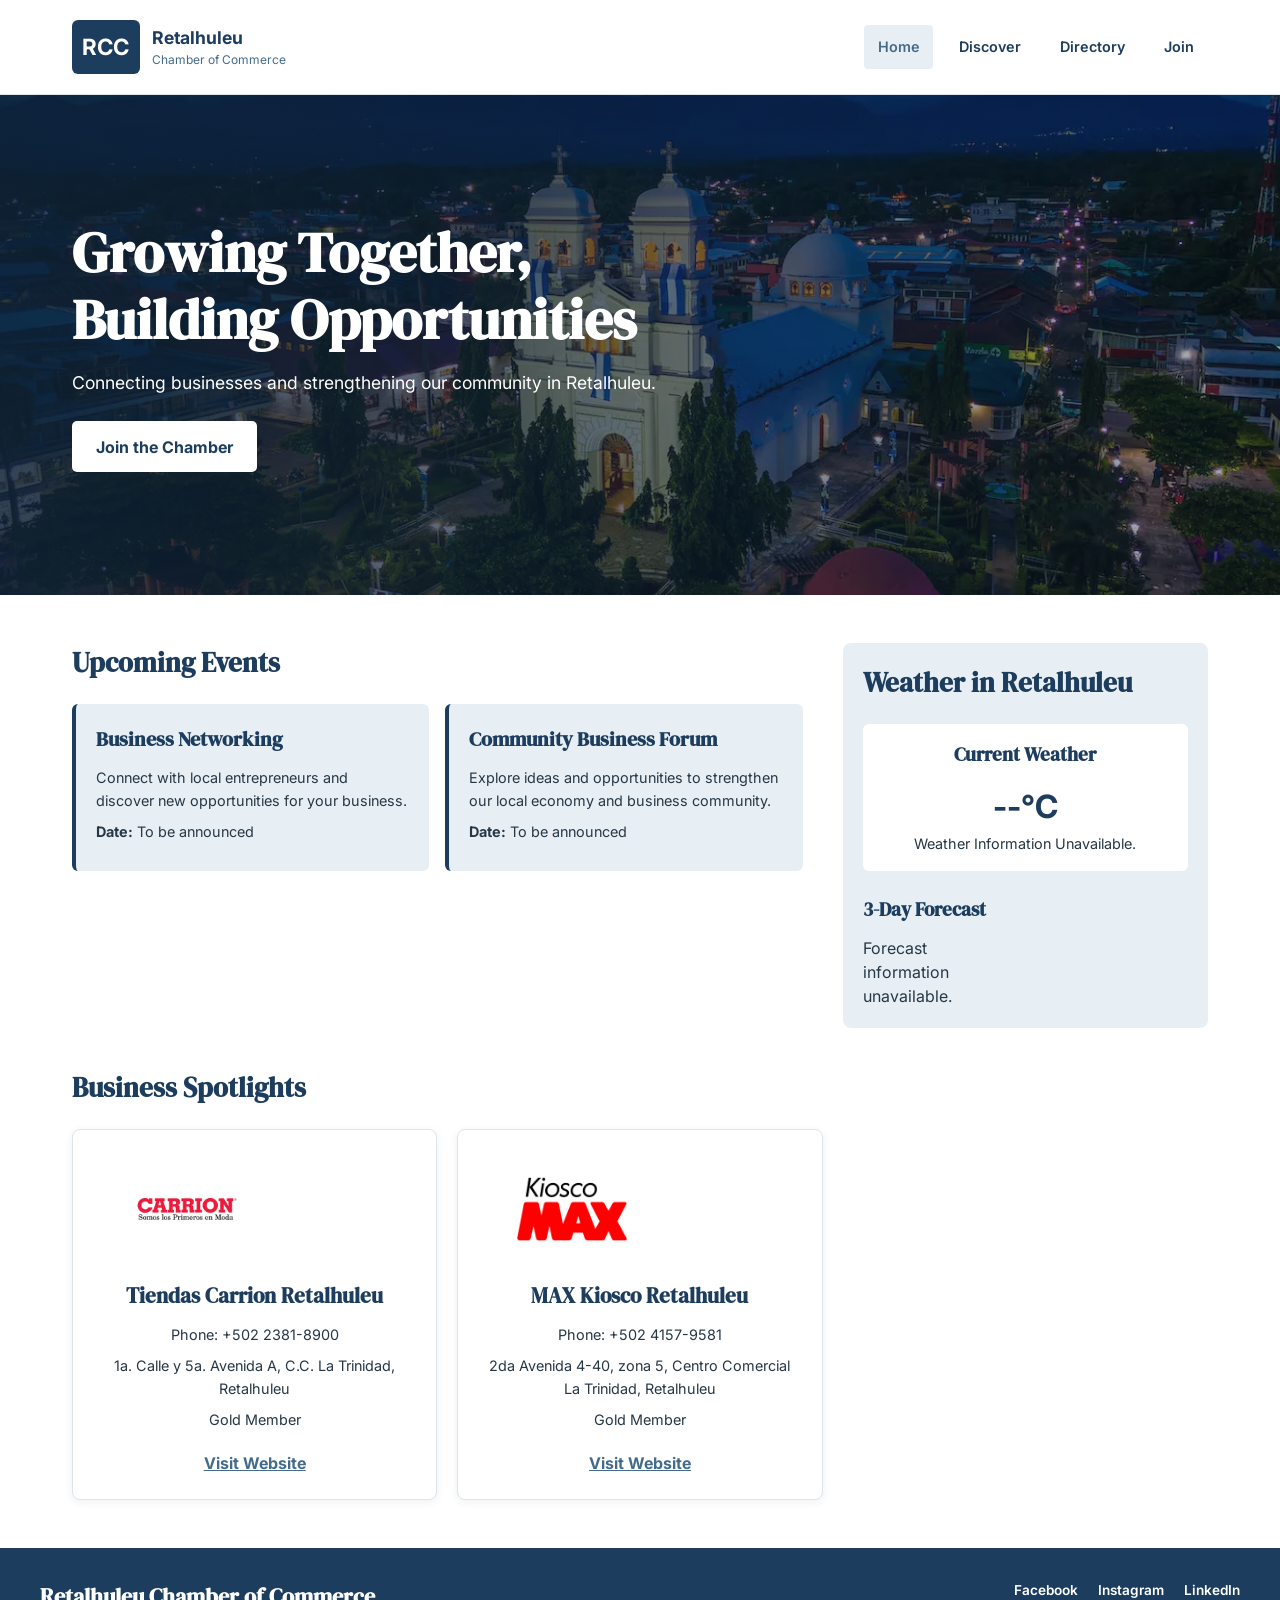
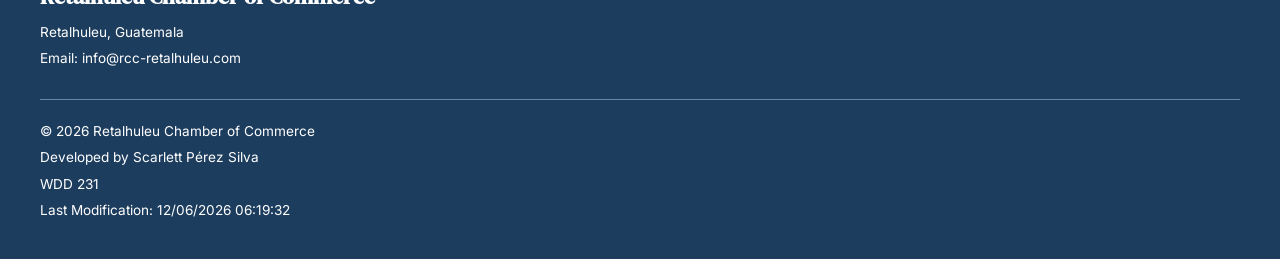
==== chamber/index.html @ b569a25a "Refactor code structure for improved readability and maintainability" ====
<!DOCTYPE html>
<html lang="en">
<head>
    <meta charset="UTF-8">
    <meta name="viewport" content="width=device-width, initial-scale=1.0">

    <meta name="description" content="Welcome to the Retalhuleu Chamber of Commerce. Connect with local businesses, explore community events, and discover business opportunities in Retalhuleu, Guatemala.">

    <meta name="author" content="Scarlett Pérez Silva">

    <title>Home | Retalhuleu Chamber of Commerce</title>

    <!-- Open Graph Meta Tags -->
    <meta property="og:title" content="Home | Retalhuleu Chamber of Commerce">
    <meta property="og:description" content="Connect with local businesses and discover opportunities in Retalhuleu, Guatemala.">
    <meta property="og:image" content="https://scarperez.github.io/wdd231/chamber/images/og-image.jpg">
    <meta property="og:url" content="https://scarperez.github.io/wdd231/chamber/index.html">
    <meta property="og:type" content="website">

    <!-- Favicon -->
    <link rel="icon" href="images/favicon.ico">

    <!-- Google Fonts -->
    <link rel="preconnect" href="https://fonts.googleapis.com">
    <link rel="preconnect" href="https://fonts.gstatic.com" crossorigin>
    <link href="https://fonts.googleapis.com/css2?family=DM+Serif+Display&family=Inter:wght@400;500;600;700&display=swap" rel="stylesheet">

    <!-- CSS -->
    <link rel="stylesheet" href="styles/normalize.css">
    <link rel="stylesheet" href="styles/small.css">
    <link rel="stylesheet" href="styles/larger.css">

    <!-- JavaScript -->
    <script src="scripts/main.js" defer></script>
</head>

<body>

    <!-- Header -->
    <header>
        <div class="header-container">

            <a href="index.html" class="brand">
                <span class="brand-acronym">RCC</span>

                <span class="brand-name">
                    <strong>Retalhuleu</strong>
                    <small>Chamber of Commerce</small>
                </span>
            </a>

            <nav class="main-navigation" aria-label="Main navigation">
                <ul>
                    <li>
                        <a href="index.html" aria-current="page">Home</a>
                    </li>

                    <li>
                        <a href="discover.html">Discover</a>
                    </li>

                    <li>
                        <a href="directory.html">Directory</a>
                    </li>

                    <li>
                        <a href="join.html">Join</a>
                    </li>
                </ul>
            </nav>

        </div>
    </header>

    <!-- Main Content -->
    <main>

        <!-- Hero Section -->
        <section class="hero">

            <img
                src="images/retalhuleu-hero.webp"
                alt="Business and commercial activity in Retalhuleu, Guatemala"
                class="hero-image"
            >

            <div class="hero-content">

                <h1>Growing Together, Building Opportunities</h1>

                <p>
                    Connecting businesses and strengthening
                    our community in Retalhuleu.
                </p>

                <a href="join.html" class="hero-button">
                    Join the Chamber
                </a>

            </div>

        </section>

        <!-- Home Information -->
        <div class="home-container">

            <!-- Upcoming Events Section -->
            <section class="events-section">

                <h2>Upcoming Events</h2>

                <div class="events-container">

                    <article class="event-card">
                        <h3>Business Networking</h3>

                        <p>
                            Connect with local entrepreneurs
                            and discover new opportunities
                            for your business.
                        </p>

                        <p>
                            <strong>Date:</strong> To be announced
                        </p>
                    </article>

                    <article class="event-card">
                        <h3>Community Business Forum</h3>

                        <p>
                            Explore ideas and opportunities
                            to strengthen our local economy
                            and business community.
                        </p>

                        <p>
                            <strong>Date:</strong> To be announced
                        </p>
                    </article>

                </div>

            </section>

            <!-- Weather Section -->
            <section class="weather-section">

                <h2>Weather in Retalhuleu</h2>

                <div class="weather-current">

                    <h3>Current Weather</h3>

                    <p id="current-temp">--°C</p>

                    <p id="weather-description">
                        Loading weather...
                    </p>

                </div>

                <div class="weather-forecast">

                    <h3>3-Day Forecast</h3>

                    <div id="forecast-container">
                        <p>Loading forecast...</p>
                    </div>

                </div>

            </section>

            <!-- Business Spotlights Section -->
            <section class="spotlights-section">

                <h2>Business Spotlights</h2>

                <div
                    id="spotlights-container"
                    class="spotlights-container"
                >
                    <p>Loading featured businesses...</p>
                </div>

            </section>

        </div>

    </main>

    <!-- Footer -->
    <footer>

        <div class="footer-container">

            <div class="footer-contact">

                <h2>Retalhuleu Chamber of Commerce</h2>

                <p>Retalhuleu, Guatemala</p>

                <p>Email: info@rcc-retalhuleu.com</p>

            </div>

            <div class="footer-social">

                <a href="#" aria-label="Facebook">Facebook</a>

                <a href="#" aria-label="Instagram">Instagram</a>

                <a href="#" aria-label="LinkedIn">LinkedIn</a>

            </div>

            <div class="footer-development">

                <p>
                    &copy; <span id="currentyear"></span>
                    Retalhuleu Chamber of Commerce
                </p>

                <p>Developed by Scarlett Pérez Silva</p>

                <p>WDD 231</p>

                <p>
                    Last Modification:
                    <span id="lastModified"></span>
                </p>

            </div>

        </div>

    </footer>

</body>
</html>
---- chamber/styles/small.css ----
/* ==============================
   GENERAL STYLES
================================ */

:root {
    --primary-color: #1D3D5E;
    --secondary-color: #456B8A;
    --background-color: #E8EFF4;
    --white-color: #FFFFFF;
    --text-color: #263746;

    --heading-font: "DM Serif Display", serif;
    --body-font: "Inter", sans-serif;
}

body {
    font-family: var(--body-font);
    color: var(--text-color);
    background-color: var(--white-color);
}

h1,
h2,
h3 {
    font-family: var(--heading-font);
    color: var(--primary-color);
}

p {
    line-height: 1.6;
}


/* ==============================
   HEADER
================================ */

header {
    background-color: var(--white-color);
    border-bottom: 1px solid #DCE5EC;
}

.header-container {
    display: flex;
    flex-direction: column;
    align-items: center;
    gap: 1rem;
    padding: 1.25rem 1rem;
}

.brand {
    display: flex;
    align-items: center;
    gap: 0.75rem;
}

.brand-acronym {
    background-color: var(--primary-color);
    color: var(--white-color);
    font-size: 1.4rem;
    font-weight: 700;
    padding: 0.65rem;
    border-radius: 6px;
}

.brand-name {
    display: flex;
    flex-direction: column;
    color: var(--primary-color);
}

.brand-name strong {
    font-size: 1.1rem;
}

.brand-name small {
    font-size: 0.75rem;
    color: var(--secondary-color);
}

.main-navigation {
    width: 100%;
}

.main-navigation ul {
    display: flex;
    justify-content: center;
    flex-wrap: wrap;
    gap: 0.5rem;
}

.main-navigation a {
    display: block;
    padding: 0.6rem 0.7rem;
    font-size: 0.85rem;
    font-weight: 600;
    color: var(--primary-color);
    border-radius: 4px;
}

.main-navigation a:hover,
.main-navigation a[aria-current="page"] {
    background-color: var(--background-color);
    color: var(--secondary-color);
}


/* ==============================
   DIRECTORY
================================ */

.directory-section {
    max-width: 1200px;
    margin: 0 auto;
    padding: 2rem 1rem;
}

.directory-section h1 {
    font-size: 2rem;
    margin-bottom: 0.75rem;
}

.directory-intro {
    max-width: 650px;
    margin-bottom: 1.5rem;
    color: #526575;
}

.view-options {
    display: flex;
    justify-content: center;
    gap: 0.75rem;
    margin: 1.5rem 0;
}

.view-options button {
    padding: 0.7rem 1.2rem;
    border: 1px solid var(--primary-color);
    border-radius: 5px;
    background-color: var(--white-color);
    color: var(--primary-color);
    font-weight: 600;
}

.view-options button:hover,
.view-options .active-view {
    background-color: var(--primary-color);
    color: var(--white-color);
}

.members-grid {
    display: grid;
    grid-template-columns: 1fr;
    gap: 1.25rem;
}


/* ==============================
   FOOTER
================================ */

footer {
    background-color: var(--primary-color);
    color: var(--white-color);
    padding: 2rem 1rem;
}

.footer-container {
    max-width: 1200px;
    margin: 0 auto;
    display: flex;
    flex-direction: column;
    gap: 1.5rem;
    text-align: center;
}

footer h2 {
    color: var(--white-color);
    font-size: 1.4rem;
    margin-bottom: 0.5rem;
}

footer p {
    font-size: 0.85rem;
    margin: 0.3rem 0;
}

.footer-social {
    display: flex;
    justify-content: center;
    gap: 1.25rem;
}

.footer-social a {
    font-size: 0.85rem;
    font-weight: 600;
}

.footer-social a:hover {
    text-decoration: underline;
}

.footer-development {
    border-top: 1px solid #6689A8;
    padding-top: 1rem;
}


/* ==============================
   MEMBER CARDS
================================ */

.member-card {
    background-color: var(--white-color);
    border: 1px solid #DCE5EC;
    border-radius: 8px;
    padding: 1.5rem;
    text-align: center;
    box-shadow: 0 2px 8px rgba(29, 61, 94, 0.08);
}

.member-card img {
    width: 100%;
    height: 130px;
    object-fit: contain;
    margin-bottom: 1rem;
}

.member-card h2 {
    font-size: 1.3rem;
    margin-bottom: 0.75rem;
}

.member-card p {
    font-size: 0.9rem;
    margin-bottom: 0.5rem;
}

.member-card a {
    display: inline-block;
    margin-top: 0.75rem;
    padding: 0.6rem 1rem;
    background-color: var(--primary-color);
    color: var(--white-color);
    border-radius: 5px;
    font-weight: 600;
}

.member-card a:hover {
    background-color: var(--secondary-color);
}

/* LIST VIEW */

.members-list {
    display: flex;
    flex-direction: column;
    gap: 0.75rem;
}

.members-list .member-card {
    display: flex;
    flex-direction: column;
    align-items: center;
}

.members-list .member-card img {
    max-width: 180px;
}


/* FOOTER LINK CONTRAST */

footer a,
footer a:visited {
    color: var(--white-color);
}

footer a:hover {
    color: var(--background-color);
    text-decoration: underline;
}


/* ==============================
   HOME PAGE - HERO SECTION
================================ */

.hero {
    position: relative;
    min-height: 380px;
    display: flex;
    align-items: center;
    overflow: hidden;
    background-color: var(--primary-color);
}

.hero-image {
    position: absolute;
    inset: 0;
    width: 100%;
    height: 100%;
    object-fit: cover;
    object-position: center;
}

.hero::after {
    content: "";
    position: absolute;
    inset: 0;
    background: linear-gradient(
        90deg,
        rgba(15, 35, 55, 0.85),
        rgba(15, 35, 55, 0.35)
    );
}

.hero-content {
    position: relative;
    z-index: 1;
    max-width: 700px;
    padding: 3rem 1.5rem;
    color: var(--white-color);
}

.hero-content h1 {
    color: var(--white-color);
    font-size: 2.2rem;
    line-height: 1.2;
    margin-bottom: 1rem;
}

.hero-content p {
    font-size: 1rem;
    margin-bottom: 1.5rem;
}

.hero-button {
    display: inline-block;
    padding: 0.85rem 1.5rem;
    background-color: var(--white-color);
    color: var(--primary-color);
    border-radius: 5px;
    font-weight: 700;
    transition: background-color 0.2s ease;
}

.hero-button:hover {
    background-color: var(--background-color);
}


/* ==============================
   HOME PAGE - MAIN CONTAINER
================================ */

.home-container {
    max-width: 1200px;
    margin: 0 auto;
    padding: 2rem 1rem;
    display: grid;
    grid-template-columns: 1fr;
    gap: 2rem;
}

.home-container section {
    min-width: 0;
}

.home-container h2 {
    font-size: 1.7rem;
    margin-bottom: 1.25rem;
}


/* ==============================
   UPCOMING EVENTS
================================ */

.events-container {
    display: grid;
    grid-template-columns: 1fr;
    gap: 1rem;
}

.event-card {
    padding: 1.25rem;
    background-color: var(--background-color);
    border-left: 4px solid var(--primary-color);
    border-radius: 6px;
}

.event-card h3 {
    font-size: 1.25rem;
    margin-bottom: 0.75rem;
}

.event-card p {
    font-size: 0.9rem;
    margin-bottom: 0.5rem;
}


/* ==============================
   WEATHER
================================ */

.weather-section {
    padding: 1.25rem;
    background-color: var(--background-color);
    border-radius: 8px;
}

.weather-section h3 {
    font-size: 1.2rem;
    margin-bottom: 0.75rem;
}

.weather-current {
    text-align: center;
    padding: 1rem;
    background-color: var(--white-color);
    border-radius: 6px;
    margin-bottom: 1rem;
}

#current-temp {
    font-size: 2rem;
    font-weight: 700;
    color: var(--primary-color);
}

#weather-description {
    font-size: 0.9rem;
    text-transform: capitalize;
}

.weather-forecast {
    padding-top: 0.5rem;
}

#forecast-container {
    display: grid;
    grid-template-columns: 1fr;
    gap: 0.75rem;
}

.forecast-card {
    padding: 0.75rem;
    text-align: center;
    background-color: var(--white-color);
    border-radius: 6px;
}

.forecast-card h4 {
    color: var(--primary-color);
    margin-bottom: 0.5rem;
}


/* ==============================
   BUSINESS SPOTLIGHTS
================================ */

.spotlights-container {
    display: grid;
    grid-template-columns: 1fr;
    gap: 1.25rem;
}

.spotlight-card {
    padding: 1.5rem;
    background-color: var(--white-color);
    border: 1px solid #DCE5EC;
    border-radius: 8px;
    text-align: center;
    box-shadow: 0 2px 8px rgba(29, 61, 94, 0.08);
}

.spotlight-card img {
    width: 100%;
    max-width: 180px;
    height: 110px;
    object-fit: contain;
    margin-bottom: 1rem;
}

.spotlight-card h3 {
    font-size: 1.3rem;
    margin-bottom: 0.75rem;
}

.spotlight-card p {
    font-size: 0.9rem;
    margin-bottom: 0.5rem;
}

.spotlight-card a {
    display: inline-block;
    margin-top: 0.75rem;
    color: var(--secondary-color);
    font-weight: 700;
    text-decoration: underline;
}

.spotlight-card a:hover {
    color: var(--primary-color);
}


/* ==============================
   ACCESSIBILITY
================================ */

a:focus-visible,
button:focus-visible {
    outline: 3px solid #6689F3;
    outline-offset: 3px;
}
---- chamber/styles/larger.css ----
/* ==============================
   LARGE SCREEN STYLES
================================ */

@media screen and (min-width: 38rem) {

    /* HEADER */

    .header-container {
        flex-direction: row;
        justify-content: space-between;
        max-width: 1200px;
        margin: 0 auto;
        padding: 1.25rem 2rem;
    }

    .main-navigation {
        width: auto;
    }

    .main-navigation ul {
        gap: 0.75rem;
    }

    .main-navigation a {
        font-size: 0.9rem;
        padding: 0.7rem 0.85rem;
    }


    /* DIRECTORY */

    .directory-section {
        padding: 3rem 2rem;
    }

    .directory-section h1 {
        font-size: 2.5rem;
    }

    .view-options {
        justify-content: flex-end;
    }

    .members-grid {
        grid-template-columns: repeat(2, 1fr);
    }


    /* HOME - HERO */

    .hero {
        min-height: 450px;
    }

    .hero-content {
        padding: 3rem 2rem;
        margin-left: max(2rem, calc((100% - 1200px) / 2));
    }

    .hero-content h1 {
        font-size: 3rem;
    }

    .hero-content p {
        font-size: 1.1rem;
    }


    /* HOME - MAIN LAYOUT */

    .home-container {
        padding: 3rem 2rem;
        grid-template-columns: 2fr 1fr;
        gap: 2rem;
    }

    .events-section {
        grid-column: 1;
    }

    .weather-section {
        grid-column: 2;
    }

    .spotlights-section {
        grid-column: 1 / -1;
    }


    /* EVENTS */

    .events-container {
        grid-template-columns: repeat(2, 1fr);
    }


    /* WEATHER */

    #forecast-container {
        grid-template-columns: repeat(3, 1fr);
    }


    /* SPOTLIGHTS */

    .spotlights-container {
        grid-template-columns: repeat(2, 1fr);
    }


    /* FOOTER */

    .footer-container {
        flex-direction: row;
        flex-wrap: wrap;
        justify-content: space-between;
        align-items: flex-start;
        text-align: left;
    }

    .footer-social {
        justify-content: flex-start;
    }

    .footer-development {
        width: 100%;
    }
}


/* ==============================
   EXTRA LARGE SCREENS
================================ */

@media screen and (min-width: 64rem) {

    /* DIRECTORY */

    .members-grid {
        grid-template-columns: repeat(3, 1fr);
    }


    /* HOME */

    .hero {
        min-height: 500px;
    }

    .hero-content h1 {
        font-size: 3.5rem;
    }

    .home-container {
        gap: 2.5rem;
    }

    .spotlights-container {
        grid-template-columns: repeat(3, 1fr);
    }

}
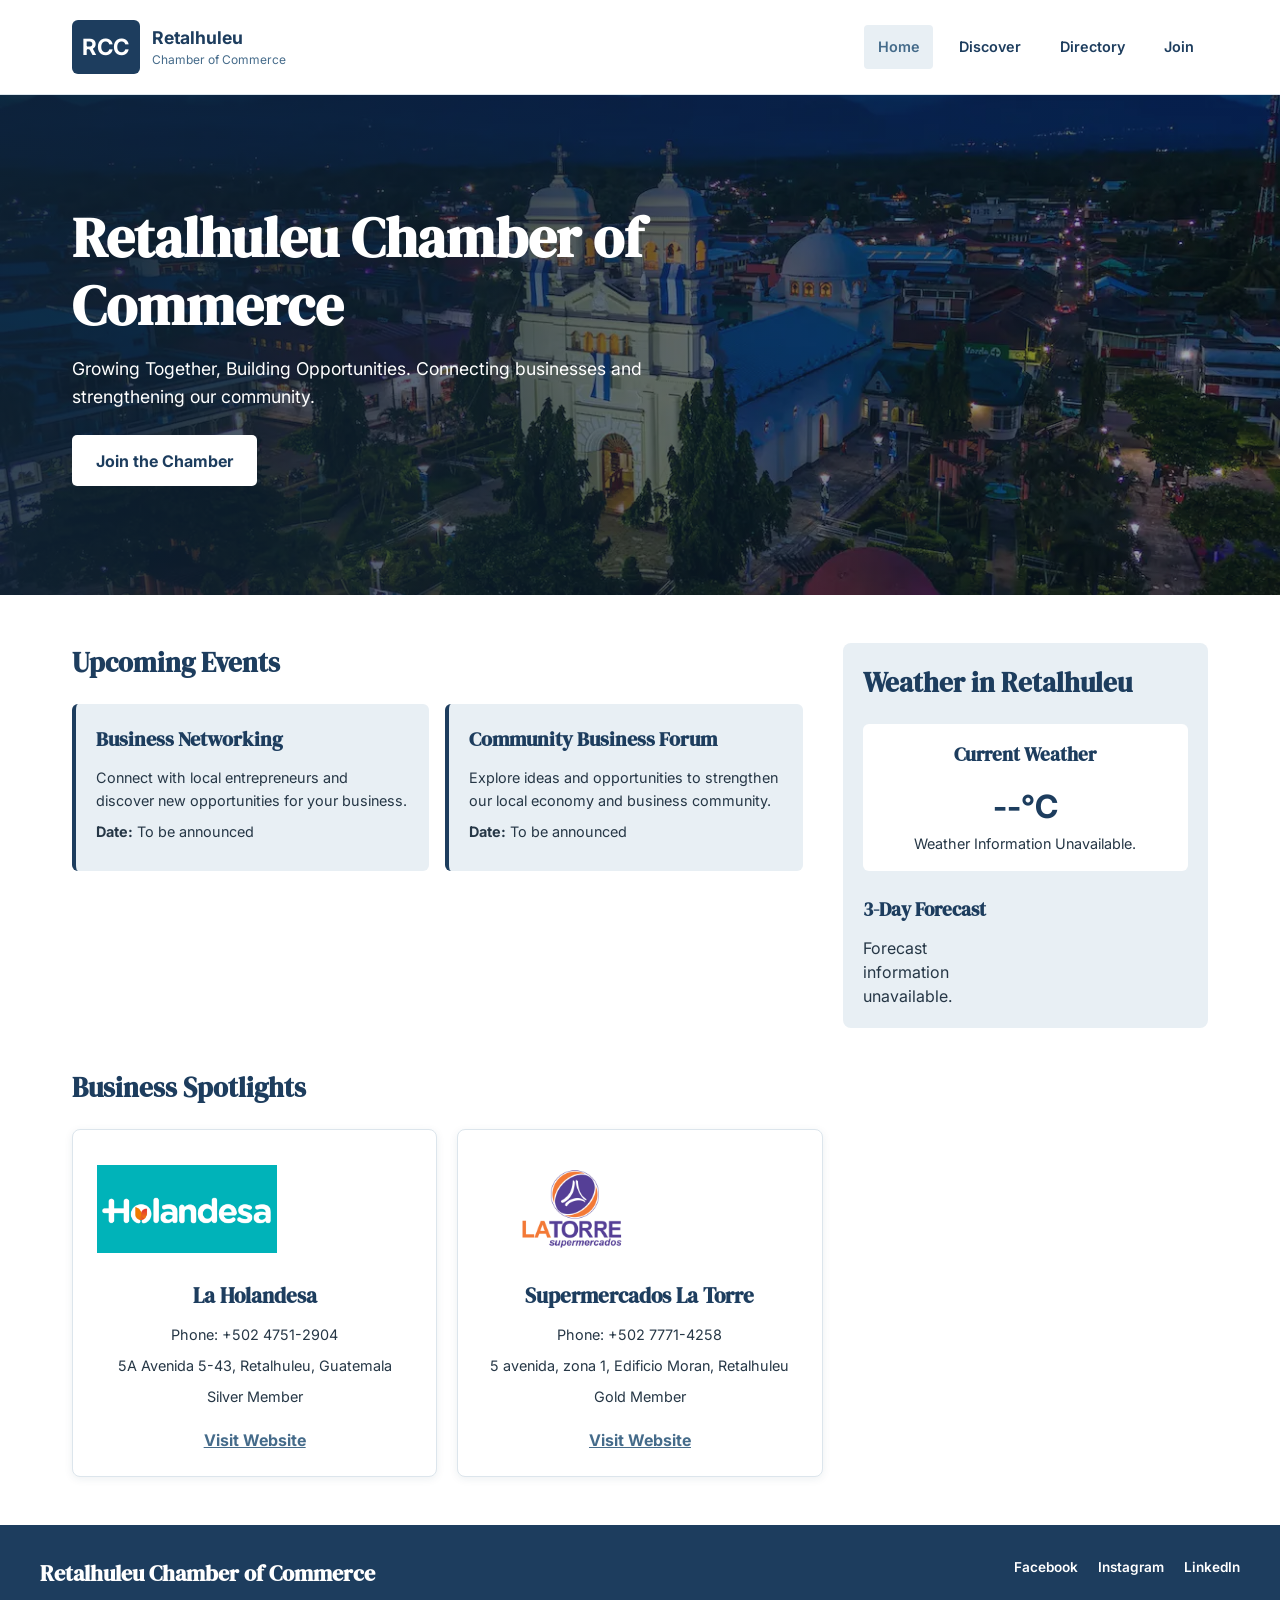
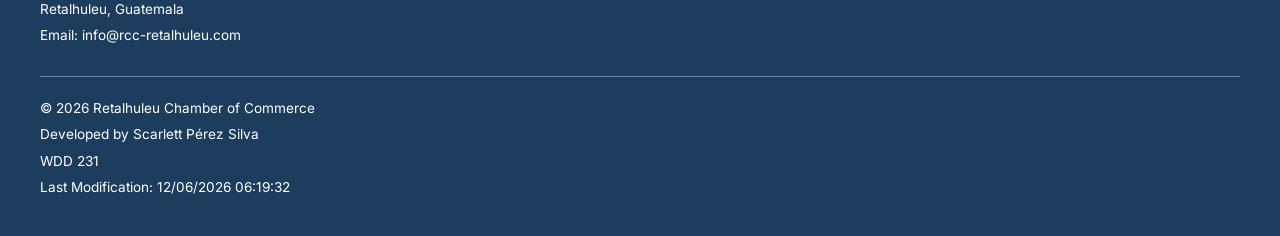
==== commit 7feb7bdf: "Update meta tags and hero section text for improved clarity and SEO" ====
--- a/chamber/index.html
+++ b/chamber/index.html
@@ -4,15 +4,13 @@
     <meta charset="UTF-8">
     <meta name="viewport" content="width=device-width, initial-scale=1.0">
 
-    <meta name="description" content="Welcome to the Retalhuleu Chamber of Commerce. Connect with local businesses, explore community events, and discover business opportunities in Retalhuleu, Guatemala.">
-
+    <meta name="description" content="Discover business opportunities, connect with local companies, and explore events at the Retalhuleu Chamber of Commerce in Guatemala.">
     <meta name="author" content="Scarlett Pérez Silva">
 
     <title>Home | Retalhuleu Chamber of Commerce</title>
 
     <!-- Open Graph Meta Tags -->
-    <meta property="og:title" content="Home | Retalhuleu Chamber of Commerce">
-    <meta property="og:description" content="Connect with local businesses and discover opportunities in Retalhuleu, Guatemala.">
+    <meta property="og:title" content="Welcome | Retalhuleu Chamber of Commerce">    <meta property="og:description" content="Connect with local businesses and discover opportunities in Retalhuleu, Guatemala.">
     <meta property="og:image" content="https://scarperez.github.io/wdd231/chamber/images/og-image.jpg">
     <meta property="og:url" content="https://scarperez.github.io/wdd231/chamber/index.html">
     <meta property="og:type" content="website">
@@ -86,11 +84,9 @@
 
             <div class="hero-content">
 
-                <h1>Growing Together, Building Opportunities</h1>
-
+                <h1>Retalhuleu Chamber of Commerce</h1>
                 <p>
-                    Connecting businesses and strengthening
-                    our community in Retalhuleu.
+                    Growing Together, Building Opportunities. Connecting businesses and strengthening our community.
                 </p>
 
                 <a href="join.html" class="hero-button">
